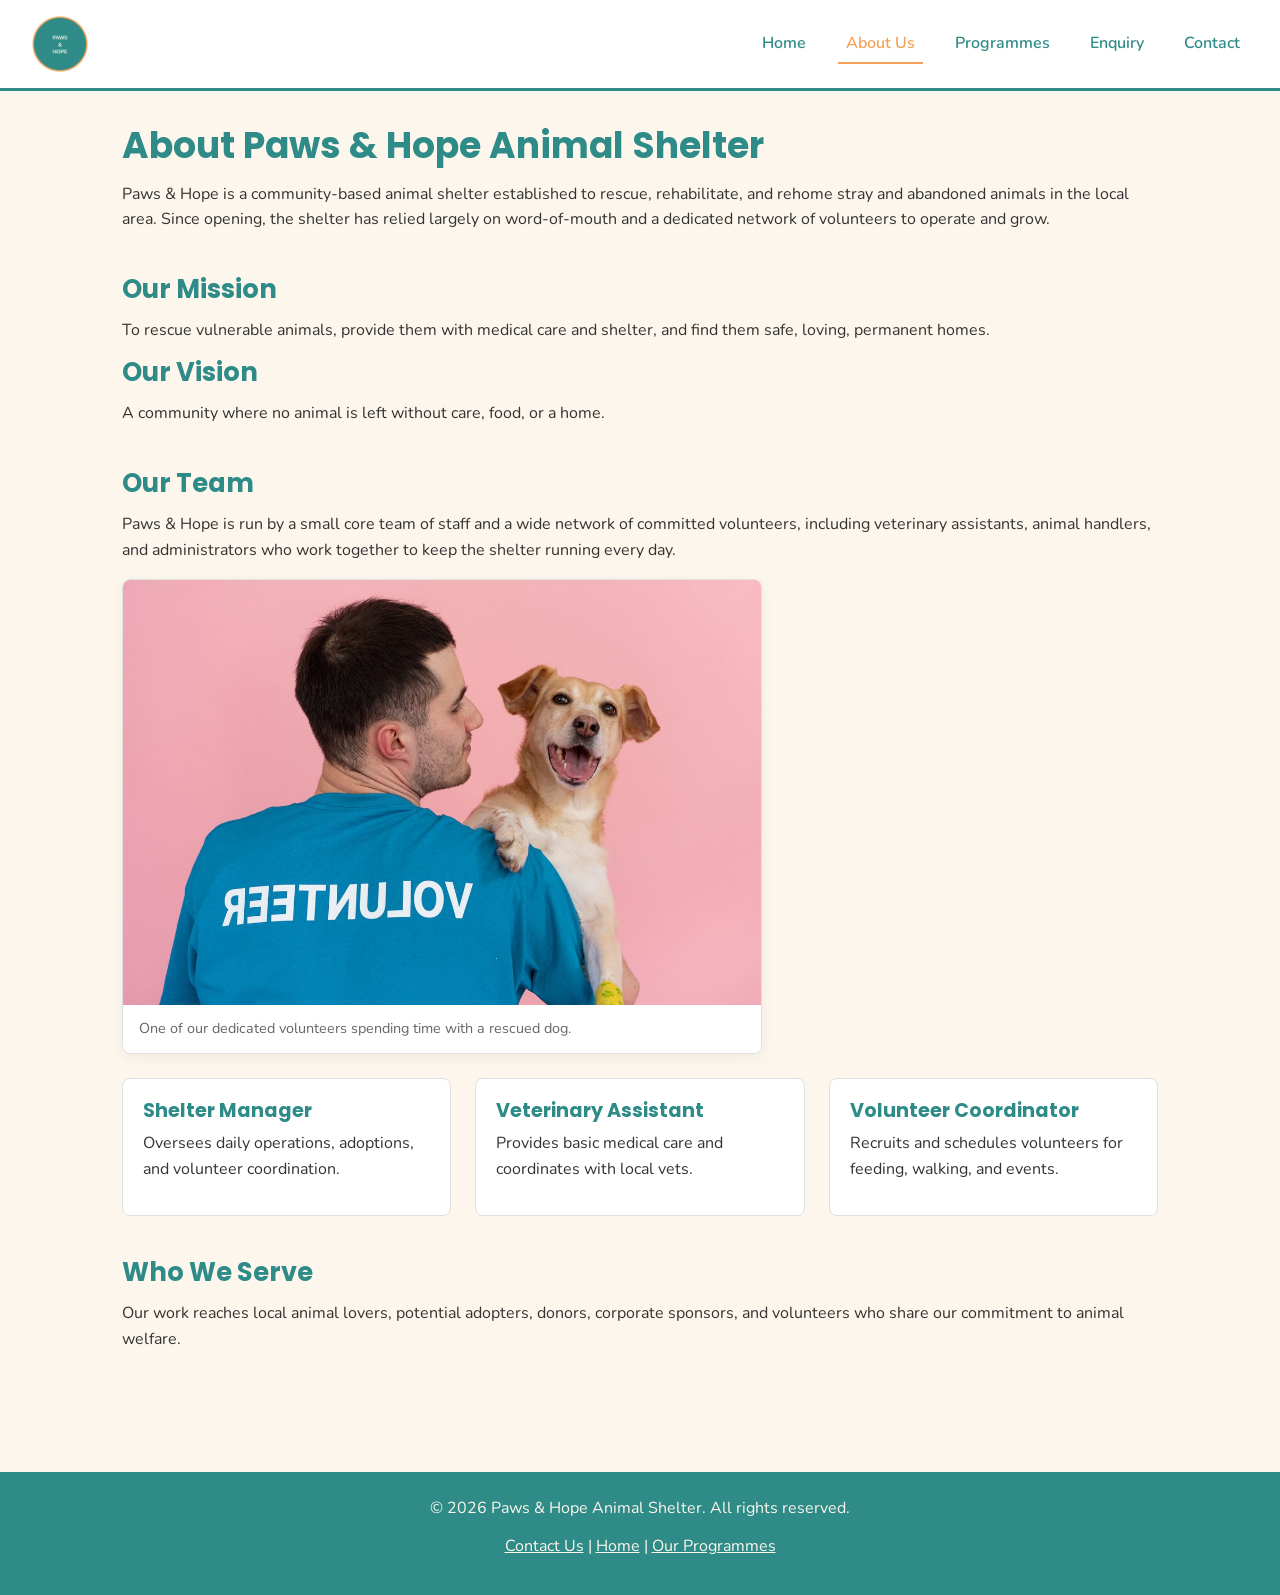
==== about.html @ 5edbe8ef "adding my finished project" ====
<!DOCTYPE html>
<html lang="en">
<head>
    <meta charset="UTF-8">
    <meta name="viewport" content="width=device-width, initial-scale=1.0">
    <title>About Us | Paws &amp; Hope Animal Shelter</title>
    <meta name="description" content="Learn about Paws & Hope Animal Shelter's history, mission, vision, and the team behind our work.">
    <link rel="stylesheet" href="css/style.css">
    <link rel="preconnect" href="https://fonts.googleapis.com">
    <link rel="preconnect" href="https://fonts.gstatic.com" crossorigin>
    <link href="https://fonts.googleapis.com/css2?family=Poppins:wght@600;700&family=Nunito:wght@400;600;700&display=swap" rel="stylesheet">
</head>
<body>

    <!-- ===================== HEADER / NAVIGATION ===================== -->
    <header class="site-header">
        <div class="logo">
            <a href="index.html">
                <img src="images/logo-placeholder.png" alt="Paws & Hope Animal Shelter logo">
            </a>
        </div>
        <button class="nav-toggle" type="button" aria-label="Toggle navigation menu" aria-expanded="false" aria-controls="primary-navigation">
            <span></span>
            <span></span>
            <span></span>
        </button>
        <nav class="main-nav" id="primary-navigation" aria-label="Primary navigation">
            <ul>
                <li><a href="index.html">Home</a></li>
                <li><a href="about.html">About Us</a></li>
                <li><a href="services.html">Programmes</a></li>
                <li><a href="enquiry.html">Enquiry</a></li>
                <li><a href="contact.html">Contact</a></li>
            </ul>
        </nav>
    </header>

    <main>

        <!-- Page heading -->
        <section id="about-intro">
            <h1>About Paws &amp; Hope Animal Shelter</h1>
            <p>
                Paws &amp; Hope is a community-based animal shelter established to rescue,
                rehabilitate, and rehome stray and abandoned animals in the local area.
                Since opening, the shelter has relied largely on word-of-mouth and a
                dedicated network of volunteers to operate and grow.
            </p>
        </section>

        <!-- Mission and vision -->
        <section id="mission-vision">
            <h2>Our Mission</h2>
            <p>
                To rescue vulnerable animals, provide them with medical care and shelter,
                and find them safe, loving, permanent homes.
            </p>

            <h2>Our Vision</h2>
            <p>
                A community where no animal is left without care, food, or a home.
            </p>
        </section>

        <!-- Team section -->
        <section id="team">
            <h2>Our Team</h2>
            <p>
                Paws &amp; Hope is run by a small core team of staff and a wide network of
                committed volunteers, including veterinary assistants, animal handlers,
                and administrators who work together to keep the shelter running every day.
            </p>

            <figure class="about-photo">
                <div class="about-photo-frame">
                    <img src="images/display_in_aboutUS.jpg" alt="A Paws & Hope volunteer holding a happy rescued dog">
                </div>
                <figcaption>One of our dedicated volunteers spending time with a rescued dog.</figcaption>
            </figure>

            <div class="card-grid">
                <div class="card">
                    <h3>Shelter Manager</h3>
                    <p>Oversees daily operations, adoptions, and volunteer coordination.</p>
                </div>
                <div class="card">
                    <h3>Veterinary Assistant</h3>
                    <p>Provides basic medical care and coordinates with local vets.</p>
                </div>
                <div class="card">
                    <h3>Volunteer Coordinator</h3>
                    <p>Recruits and schedules volunteers for feeding, walking, and events.</p>
                </div>
            </div>
        </section>

        <!-- Target audience -->
        <section id="who-we-serve">
            <h2>Who We Serve</h2>
            <p>
                Our work reaches local animal lovers, potential adopters, donors, corporate
                sponsors, and volunteers who share our commitment to animal welfare.
            </p>
        </section>

    </main>

    <!-- ===================== FOOTER ===================== -->
    <footer class="site-footer">
        <p>&copy; 2026 Paws &amp; Hope Animal Shelter. All rights reserved.</p>
        <p>
            <a href="contact.html">Contact Us</a> |
            <a href="index.html">Home</a> |
            <a href="services.html">Our Programmes</a>
        </p>
    </footer>

    <script src="js/main.js"></script>
</body>
</html>
---- css/style.css ----
/* =========================================================
   Paws & Hope Animal Shelter — style.css
   Colour palette (from Website Project Proposal, Section 5):
     Primary:  #2E8B87 (soft teal)
     Neutral:  #FDF6EC (cream)
     Accent:   #F4A259 (warm orange)
   Fonts: Poppins (headings) / Nunito (body) — loaded via Google Fonts
          in each page's <head>.
   ========================================================= */

* {
  box-sizing: border-box;
  margin: 0;
  padding: 0;
}

html {
  scroll-behavior: smooth;
}

body {
  font-family: 'Nunito', Arial, Helvetica, sans-serif;
  color: #333333;
  background-color: #FDF6EC;
  line-height: 1.6;
}

h1, h2, h3 {
  font-family: 'Poppins', Arial, Helvetica, sans-serif;
  color: #2E8B87;
  line-height: 1.3;
}

h1 { font-size: 2.25rem; margin-bottom: 0.75rem; }
h2 { font-size: 1.6rem; margin-bottom: 0.75rem; }
h3 { font-size: 1.2rem; margin-bottom: 0.5rem; }

p { margin-bottom: 0.75rem; }

a {
  color: #2E8B87;
  text-decoration: none;
  transition: color 0.2s ease;
}

a:hover,
a:focus {
  color: #F4A259;
  text-decoration: underline;
}

img {
  max-width: 100%;
  display: block;
}

/* ---------- Header / Navigation ---------- */
.site-header {
  display: flex;
  align-items: center;
  justify-content: space-between;
  padding: 1rem 2rem;
  background-color: #ffffff;
  border-bottom: 3px solid #2E8B87;
  position: relative;
}

.logo img {
  height: 56px;
  width: auto;
}

/* Hamburger toggle button — hidden on desktop, shown on small screens */
.nav-toggle {
  display: none;
  flex-direction: column;
  justify-content: space-between;
  width: 30px;
  height: 22px;
  background: none;
  border: none;
  cursor: pointer;
  padding: 0;
  z-index: 20;
}

.nav-toggle span {
  display: block;
  height: 3px;
  width: 100%;
  background-color: #2E8B87;
  border-radius: 2px;
  transition: transform 0.3s ease, opacity 0.3s ease;
}

/* Animate hamburger into an "X" when menu is open */
.nav-toggle.is-open span:nth-child(1) {
  transform: translateY(9.5px) rotate(45deg);
}
.nav-toggle.is-open span:nth-child(2) {
  opacity: 0;
}
.nav-toggle.is-open span:nth-child(3) {
  transform: translateY(-9.5px) rotate(-45deg);
}

.main-nav ul {
  list-style: none;
  display: flex;
  gap: 1.5rem;
}

.main-nav a {
  font-weight: 600;
  padding: 0.5rem;
}

.main-nav a.active {
  color: #F4A259;
  border-bottom: 2px solid #F4A259;
}

/* ---------- Hero (smooth crossfade, alternates every 10s via JS) ---------- */
.hero {
  position: relative;
  text-align: center;
  overflow: hidden;
  height: 60vh;
  min-height: 340px;
  max-height: 560px;
}

.hero-slide {
  position: absolute;
  inset: 0;
  width: 100%;
  height: 100%;
  object-fit: cover;
  object-position: center 25%;
  opacity: 0;
  transition: opacity 1.5s ease-in-out;
}

.hero-slide.is-visible {
  opacity: 1;
}

.hero-overlay {
  position: absolute;
  inset: 0;
  display: flex;
  flex-direction: column;
  align-items: center;
  justify-content: center;
  gap: 1.25rem;
  padding: 1.5rem;
  background: linear-gradient(180deg, rgba(0,0,0,0.15) 0%, rgba(0,0,0,0.45) 100%);
  z-index: 2;
}

.hero-overlay h1 {
  color: #ffffff;
  text-shadow: 0 2px 6px rgba(0,0,0,0.4);
  max-width: 700px;
}

.hero .cta-button {
  display: inline-block;
  padding: 0.85rem 2rem;
  background-color: #F4A259;
  color: #ffffff;
  font-weight: 700;
  border-radius: 6px;
  box-shadow: 0 4px 10px rgba(0,0,0,0.2);
}

.hero .cta-button:hover {
  background-color: #d98a3f;
  text-decoration: none;
  color: #ffffff;
}

/* ---------- Main content sections ---------- */
main {
  max-width: 1100px;
  margin: 0 auto;
  padding: 2rem;
}

section {
  margin-bottom: 2.5rem;
}

.card-grid {
  display: grid;
  grid-template-columns: repeat(auto-fit, minmax(240px, 1fr));
  gap: 1.5rem;
}

.card {
  background-color: #ffffff;
  border: 1px solid #e0e0e0;
  border-radius: 8px;
  padding: 1.25rem;
  transition: transform 0.2s ease, box-shadow 0.2s ease;
}

.card:hover {
  transform: translateY(-3px);
  box-shadow: 0 6px 16px rgba(0,0,0,0.08);
}

/* ---------- Showcase (full-width feature image) ---------- */
.showcase {
  display: grid;
  grid-template-columns: 1fr 1fr;
  gap: 2rem;
  align-items: center;
  background-color: #ffffff;
  border-radius: 8px;
  overflow: hidden;
  border: 1px solid #e0e0e0;
  box-shadow: 0 4px 14px rgba(0,0,0,0.05);
}

.showcase .showcase-image {
  width: 100%;
  aspect-ratio: 4 / 3;
  overflow: hidden;
}

.showcase img {
  width: 100%;
  height: 100%;
  object-fit: cover;
  object-position: center 40%;
  display: block;
}

.showcase-text {
  padding: 1.5rem 1.5rem 1.5rem 0;
}

/* ---------- About page image ---------- */
.about-photo {
  border-radius: 8px;
  overflow: hidden;
  border: 1px solid #e0e0e0;
  box-shadow: 0 4px 14px rgba(0,0,0,0.05);
  margin: 1rem 0 1.5rem;
  max-width: 640px;
}

.about-photo .about-photo-frame {
  width: 100%;
  aspect-ratio: 3 / 2;
  overflow: hidden;
}

.about-photo img {
  width: 100%;
  height: 100%;
  object-fit: cover;
  object-position: center 30%;
  display: block;
}

.about-photo figcaption {
  padding: 0.75rem 1rem;
  font-size: 0.9rem;
  color: #666666;
  background-color: #ffffff;
}

/* ---------- Forms (Enquiry / Contact) ---------- */
form {
  max-width: 600px;
  background-color: #ffffff;
  border: 1px solid #e0e0e0;
  border-radius: 8px;
  padding: 1.5rem;
}

label {
  display: block;
  font-weight: 600;
  margin-top: 1rem;
  margin-bottom: 0.25rem;
}

input,
select,
textarea {
  width: 100%;
  padding: 0.6rem;
  border: 1px solid #cccccc;
  border-radius: 4px;
  font-family: inherit;
  font-size: 1rem;
}

input:focus,
select:focus,
textarea:focus {
  outline: 2px solid #2E8B87;
  outline-offset: 1px;
}

button[type="submit"] {
  margin-top: 1.5rem;
  padding: 0.75rem 1.75rem;
  background-color: #2E8B87;
  color: #ffffff;
  border: none;
  border-radius: 4px;
  font-weight: 700;
  cursor: pointer;
  transition: background-color 0.2s ease;
}

button[type="submit"]:hover {
  background-color: #256e6b;
}

.form-note {
  font-size: 0.9rem;
  color: #666666;
  margin-top: 0.75rem;
}

/* ---------- Footer ---------- */
.site-footer {
  background-color: #2E8B87;
  color: #FDF6EC;
  text-align: center;
  padding: 1.5rem;
  margin-top: 3rem;
}

.site-footer a {
  color: #FDF6EC;
  text-decoration: underline;
}

/* =========================================================
   Cross-platform / responsive behaviour
   ========================================================= */

/* Tablet and below: collapse nav into a hamburger menu */
@media (max-width: 768px) {
  .nav-toggle {
    display: flex;
  }

  .main-nav {
    position: absolute;
    top: 100%;
    left: 0;
    right: 0;
    background-color: #ffffff;
    border-bottom: 3px solid #2E8B87;
    max-height: 0;
    overflow: hidden;
    transition: max-height 0.3s ease;
    z-index: 10;
  }

  .main-nav.is-open {
    max-height: 400px;
  }

  .main-nav ul {
    flex-direction: column;
    gap: 0;
    padding: 0.5rem 0;
  }

  .main-nav li {
    border-top: 1px solid #eeeeee;
  }

  .main-nav a {
    display: block;
    padding: 0.9rem 2rem;
  }

  .showcase {
    grid-template-columns: 1fr;
  }

  .showcase .showcase-image {
    aspect-ratio: 16 / 9;
  }

  .showcase-text {
    padding: 0 1.5rem 1.5rem;
  }

  .hero {
    height: 50vh;
  }
}

/* Small phones: tighten spacing and type scale */
@media (max-width: 480px) {
  .site-header {
    padding: 0.75rem 1rem;
  }

  main {
    padding: 1.25rem;
  }

  h1 { font-size: 1.75rem; }
  h2 { font-size: 1.35rem; }

  form {
    padding: 1rem;
  }
}
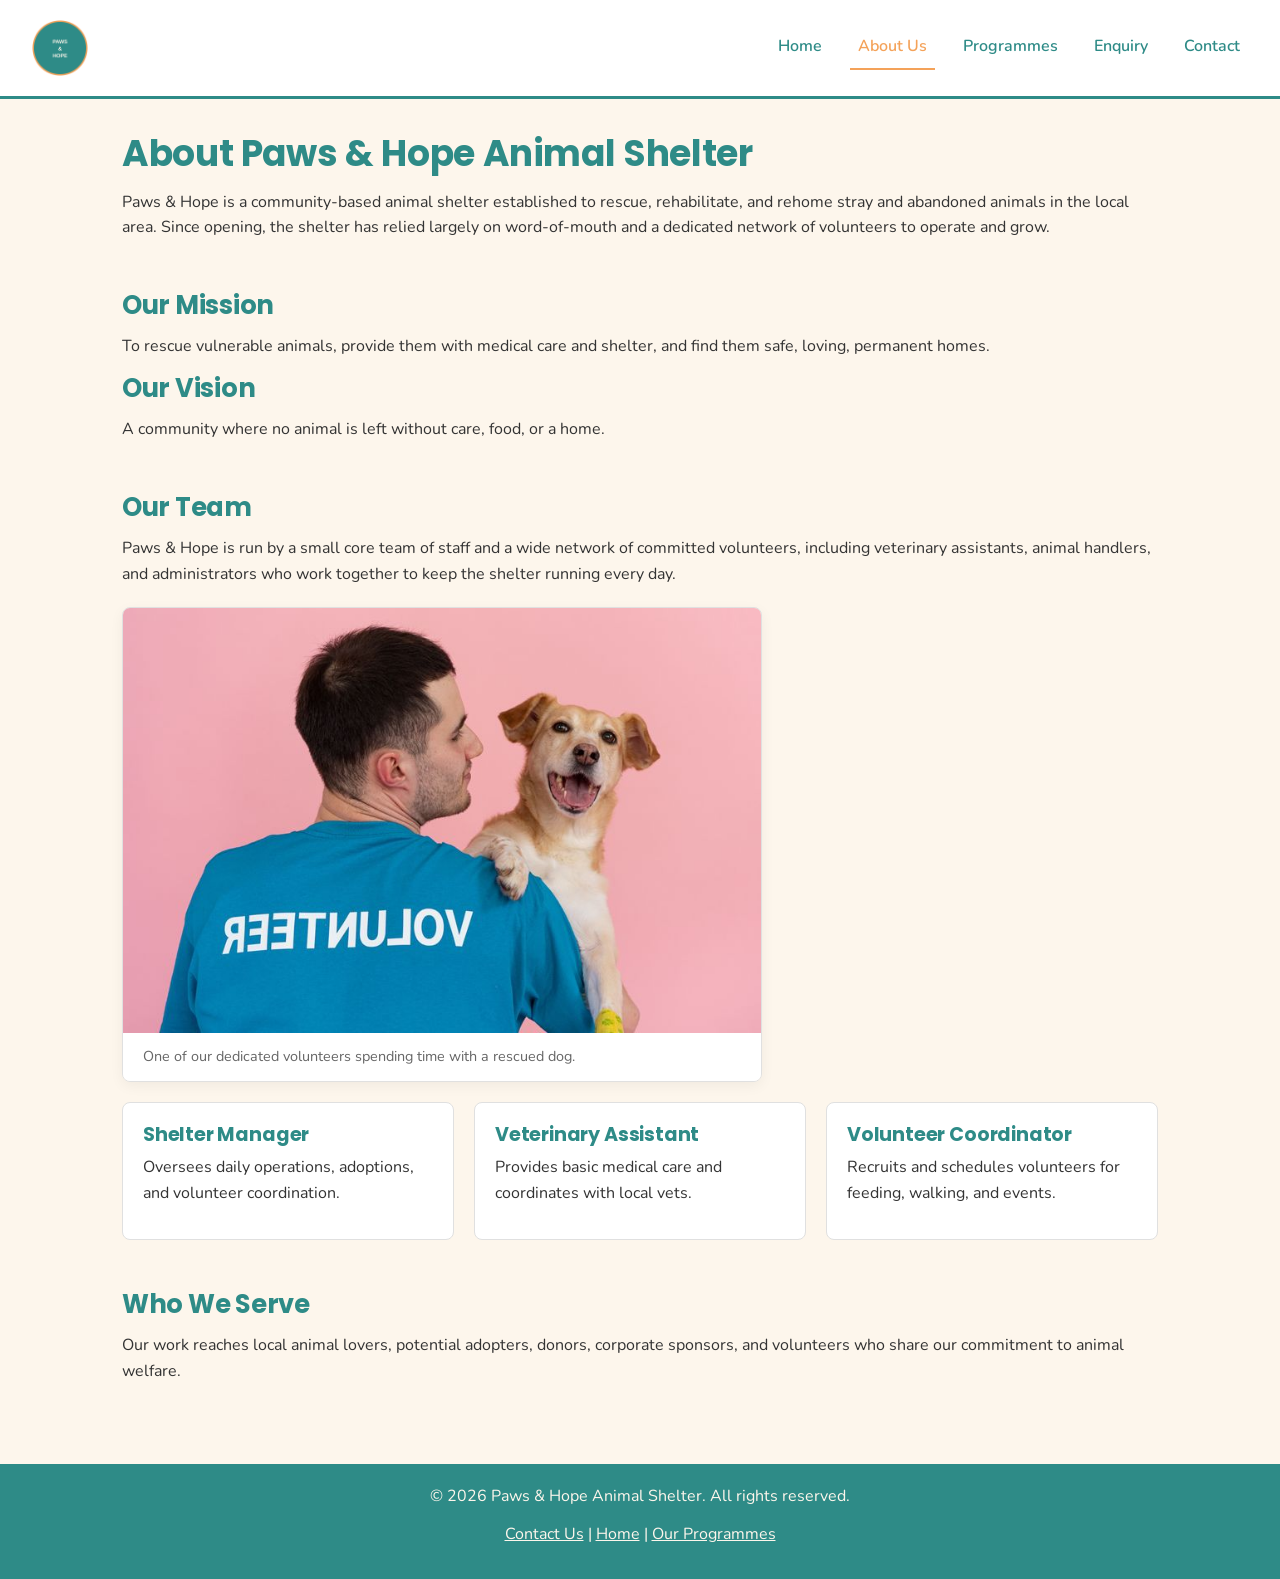
==== commit 26961d7f: "Updated this document to contain new information pertinent to part 2" ====
--- a/about.html
+++ b/about.html
@@ -16,7 +16,7 @@
     <header class="site-header">
         <div class="logo">
             <a href="index.html">
-                <img src="images/logo-placeholder.png" alt="Paws & Hope Animal Shelter logo">
+                <img src="images/logo-placeholder.png" alt="Paws & Hope Animal Shelter logo" width="240" height="240">
             </a>
         </div>
         <button class="nav-toggle" type="button" aria-label="Toggle navigation menu" aria-expanded="false" aria-controls="primary-navigation">
@@ -73,7 +73,11 @@
 
             <figure class="about-photo">
                 <div class="about-photo-frame">
-                    <img src="images/display_in_aboutUS.jpg" alt="A Paws & Hope volunteer holding a happy rescued dog">
+                    <img src="images/display_in_aboutUS-1200.jpg"
+                         srcset="images/display_in_aboutUS-480.jpg 480w, images/display_in_aboutUS-768.jpg 768w, images/display_in_aboutUS-1200.jpg 1200w, images/display_in_aboutUS-1920.jpg 1920w"
+                         sizes="(max-width: 48em) 100vw, 640px"
+                         width="1920" height="1280"
+                         alt="A Paws & Hope volunteer holding a happy rescued dog">
                 </div>
                 <figcaption>One of our dedicated volunteers spending time with a rescued dog.</figcaption>
             </figure>
--- a/css/style.css
+++ b/css/style.css
@@ -1,72 +1,173 @@
 /* =========================================================
    Paws & Hope Animal Shelter — style.css
-   Colour palette (from Website Project Proposal, Section 5):
-     Primary:  #2E8B87 (soft teal)
-     Neutral:  #FDF6EC (cream)
-     Accent:   #F4A259 (warm orange)
-   Fonts: Poppins (headings) / Nunito (body) — loaded via Google Fonts
-          in each page's <head>.
+   WEDE5020 Part 2: CSS Styling and Responsive Design
+
+   Structure of this file:
+     1. CSS custom properties (design tokens)
+     2. CSS reset / base styles
+     3. Typography
+     4. Page shell layout (CSS Grid)
+     5. Header / navigation (incl. hamburger menu)
+     6. Hero (crossfade)
+     7. Cards, showcase, about photo
+     8. Forms
+     9. Footer
+     10. Responsive breakpoints (media queries, em-based)
    ========================================================= */
 
+/* ---------------------------------------------------------
+   1. Design tokens
+   Centralising colour, spacing and type values here means
+   the rest of the sheet can restyle the whole site by
+   changing a handful of variables — this is what the brief
+   calls "taking advantage of the cascade" to keep the number
+   of selectors down.
+   --------------------------------------------------------- */
+:root {
+  /* Colour palette (from the approved Website Project Proposal) */
+  --colour-primary: #2E8B87;   /* soft teal */
+  --colour-primary-dark: #256e6b;
+  --colour-neutral: #FDF6EC;   /* cream */
+  --colour-accent: #F4A259;    /* warm orange */
+  --colour-accent-dark: #d98a3f;
+  --colour-text: #333333;
+  --colour-text-muted: #666666;
+  --colour-border: #e0e0e0;
+  --colour-surface: #ffffff;
+
+  /* Typographic scale (a minor-third-ish scale, expressed in rem) */
+  --font-heading: 'Poppins', Arial, Helvetica, sans-serif;
+  --font-body: 'Nunito', Arial, Helvetica, sans-serif;
+  --step--1: 0.9rem;
+  --step-0: 1rem;
+  --step-1: 1.2rem;
+  --step-2: 1.6rem;
+  --step-3: 2.25rem;
+
+  /* Spacing scale (rem-based, used instead of one-off pixel values) */
+  --space-xs: 0.5rem;
+  --space-sm: 0.75rem;
+  --space-md: 1.25rem;
+  --space-lg: 2rem;
+  --space-xl: 3rem;
+
+  /* Layout */
+  --content-max-width: 1100px;
+  --radius: 8px;
+}
+
+/* ---------------------------------------------------------
+   2. CSS reset / base styles
+   A lightweight reset so the site starts from a consistent
+   baseline across browsers, rather than relying on each
+   browser's own default stylesheet.
+   --------------------------------------------------------- */
+*,
+*::before,
+*::after {
+  box-sizing: border-box;
+}
+
 * {
-  box-sizing: border-box;
   margin: 0;
   padding: 0;
 }
 
 html {
   scroll-behavior: smooth;
+  -webkit-text-size-adjust: 100%;
 }
 
 body {
-  font-family: 'Nunito', Arial, Helvetica, sans-serif;
-  color: #333333;
-  background-color: #FDF6EC;
+  font-family: var(--font-body);
+  font-size: var(--step-0);
+  color: var(--colour-text);
+  background-color: var(--colour-neutral);
   line-height: 1.6;
-}
-
+  min-height: 100vh;
+  display: grid;
+  grid-template-rows: auto 1fr auto;
+}
+
+ul, ol {
+  list-style: none;
+}
+
+img, picture {
+  max-width: 100%;
+  display: block;
+}
+
+button, input, select, textarea {
+  font: inherit;
+  color: inherit;
+}
+
+/* ---------------------------------------------------------
+   3. Typography
+   --------------------------------------------------------- */
 h1, h2, h3 {
-  font-family: 'Poppins', Arial, Helvetica, sans-serif;
-  color: #2E8B87;
+  font-family: var(--font-heading);
+  color: var(--colour-primary);
   line-height: 1.3;
-}
-
-h1 { font-size: 2.25rem; margin-bottom: 0.75rem; }
-h2 { font-size: 1.6rem; margin-bottom: 0.75rem; }
-h3 { font-size: 1.2rem; margin-bottom: 0.5rem; }
-
-p { margin-bottom: 0.75rem; }
+  letter-spacing: -0.01em;
+}
+
+h1 { font-size: var(--step-3); margin-bottom: var(--space-sm); }
+h2 { font-size: var(--step-2); margin-bottom: var(--space-sm); }
+h3 { font-size: var(--step-1); margin-bottom: var(--space-xs); }
+
+p { margin-bottom: var(--space-sm); }
 
 a {
-  color: #2E8B87;
+  color: var(--colour-primary);
   text-decoration: none;
   transition: color 0.2s ease;
 }
 
-a:hover,
-a:focus {
-  color: #F4A259;
+a:hover {
+  color: var(--colour-accent);
   text-decoration: underline;
 }
 
-img {
-  max-width: 100%;
-  display: block;
-}
-
-/* ---------- Header / Navigation ---------- */
+a:focus-visible,
+button:focus-visible,
+input:focus-visible,
+select:focus-visible,
+textarea:focus-visible {
+  outline: 2px solid var(--colour-primary);
+  outline-offset: 2px;
+}
+
+a:active {
+  color: var(--colour-accent-dark);
+}
+
+/* ---------------------------------------------------------
+   4. Page shell layout
+   The <body> element itself is used as a CSS Grid container
+   with three implicit rows (header / main / footer, via
+   "1fr" for the middle row) — a simple, semantic way to pin
+   the footer to the bottom of short pages without a wrapper
+   <div>, alongside the Flexbox and Grid used within
+   components further down this sheet.
+   --------------------------------------------------------- */
+
+/* ---------------------------------------------------------
+   5. Header / Navigation
+   --------------------------------------------------------- */
 .site-header {
   display: flex;
   align-items: center;
   justify-content: space-between;
-  padding: 1rem 2rem;
-  background-color: #ffffff;
-  border-bottom: 3px solid #2E8B87;
+  padding: var(--space-md) var(--space-lg);
+  background-color: var(--colour-surface);
+  border-bottom: 3px solid var(--colour-primary);
   position: relative;
 }
 
 .logo img {
-  height: 56px;
+  height: 3.5rem;
   width: auto;
 }
 
@@ -75,8 +176,8 @@
   display: none;
   flex-direction: column;
   justify-content: space-between;
-  width: 30px;
-  height: 22px;
+  width: 1.875rem;
+  height: 1.375rem;
   background: none;
   border: none;
   cursor: pointer;
@@ -88,39 +189,45 @@
   display: block;
   height: 3px;
   width: 100%;
-  background-color: #2E8B87;
+  background-color: var(--colour-primary);
   border-radius: 2px;
   transition: transform 0.3s ease, opacity 0.3s ease;
 }
 
-/* Animate hamburger into an "X" when menu is open */
-.nav-toggle.is-open span:nth-child(1) {
-  transform: translateY(9.5px) rotate(45deg);
-}
-.nav-toggle.is-open span:nth-child(2) {
-  opacity: 0;
-}
-.nav-toggle.is-open span:nth-child(3) {
-  transform: translateY(-9.5px) rotate(-45deg);
-}
+.nav-toggle:hover span {
+  background-color: var(--colour-accent);
+}
+
+/* Animate hamburger into an "X" when the menu is open */
+.nav-toggle.is-open span:nth-child(1) { transform: translateY(9.5px) rotate(45deg); }
+.nav-toggle.is-open span:nth-child(2) { opacity: 0; }
+.nav-toggle.is-open span:nth-child(3) { transform: translateY(-9.5px) rotate(-45deg); }
 
 .main-nav ul {
-  list-style: none;
   display: flex;
-  gap: 1.5rem;
+  gap: var(--space-md);
 }
 
 .main-nav a {
+  display: inline-block;
   font-weight: 600;
-  padding: 0.5rem;
+  padding: var(--space-xs);
+  border-bottom: 2px solid transparent;
+}
+
+.main-nav a:hover {
+  text-decoration: none;
+  border-bottom-color: var(--colour-accent);
 }
 
 .main-nav a.active {
-  color: #F4A259;
-  border-bottom: 2px solid #F4A259;
-}
-
-/* ---------- Hero (smooth crossfade, alternates every 10s via JS) ---------- */
+  color: var(--colour-accent);
+  border-bottom-color: var(--colour-accent);
+}
+
+/* ---------------------------------------------------------
+   6. Hero (smooth crossfade, alternates every 10s via JS)
+   --------------------------------------------------------- */
 .hero {
   position: relative;
   text-align: center;
@@ -152,56 +259,66 @@
   flex-direction: column;
   align-items: center;
   justify-content: center;
-  gap: 1.25rem;
-  padding: 1.5rem;
+  gap: var(--space-md);
+  padding: var(--space-md);
   background: linear-gradient(180deg, rgba(0,0,0,0.15) 0%, rgba(0,0,0,0.45) 100%);
   z-index: 2;
 }
 
 .hero-overlay h1 {
-  color: #ffffff;
+  color: var(--colour-surface);
   text-shadow: 0 2px 6px rgba(0,0,0,0.4);
   max-width: 700px;
 }
 
-.hero .cta-button {
+.cta-button {
   display: inline-block;
   padding: 0.85rem 2rem;
-  background-color: #F4A259;
-  color: #ffffff;
+  background-color: var(--colour-accent);
+  color: var(--colour-surface);
   font-weight: 700;
   border-radius: 6px;
   box-shadow: 0 4px 10px rgba(0,0,0,0.2);
-}
-
-.hero .cta-button:hover {
-  background-color: #d98a3f;
+  border: none;
+  cursor: pointer;
+  transition: background-color 0.2s ease, transform 0.15s ease;
+}
+
+.cta-button:hover {
+  background-color: var(--colour-accent-dark);
   text-decoration: none;
-  color: #ffffff;
-}
-
-/* ---------- Main content sections ---------- */
+  color: var(--colour-surface);
+}
+
+.cta-button:active {
+  transform: translateY(1px);
+}
+
+/* ---------------------------------------------------------
+   7. Main content: cards, showcase, about photo
+   --------------------------------------------------------- */
 main {
-  max-width: 1100px;
+  max-width: var(--content-max-width);
   margin: 0 auto;
-  padding: 2rem;
+  padding: var(--space-lg);
+  width: 100%;
 }
 
 section {
-  margin-bottom: 2.5rem;
+  margin-bottom: var(--space-xl);
 }
 
 .card-grid {
   display: grid;
   grid-template-columns: repeat(auto-fit, minmax(240px, 1fr));
-  gap: 1.5rem;
+  gap: var(--space-md);
 }
 
 .card {
-  background-color: #ffffff;
-  border: 1px solid #e0e0e0;
-  border-radius: 8px;
-  padding: 1.25rem;
+  background-color: var(--colour-surface);
+  border: 1px solid var(--colour-border);
+  border-radius: var(--radius);
+  padding: var(--space-md);
   transition: transform 0.2s ease, box-shadow 0.2s ease;
 }
 
@@ -210,16 +327,16 @@
   box-shadow: 0 6px 16px rgba(0,0,0,0.08);
 }
 
-/* ---------- Showcase (full-width feature image) ---------- */
+/* Showcase (full-width feature image + text) */
 .showcase {
   display: grid;
   grid-template-columns: 1fr 1fr;
-  gap: 2rem;
+  gap: var(--space-lg);
   align-items: center;
-  background-color: #ffffff;
-  border-radius: 8px;
+  background-color: var(--colour-surface);
+  border-radius: var(--radius);
   overflow: hidden;
-  border: 1px solid #e0e0e0;
+  border: 1px solid var(--colour-border);
   box-shadow: 0 4px 14px rgba(0,0,0,0.05);
 }
 
@@ -238,16 +355,16 @@
 }
 
 .showcase-text {
-  padding: 1.5rem 1.5rem 1.5rem 0;
-}
-
-/* ---------- About page image ---------- */
+  padding: var(--space-md) var(--space-md) var(--space-md) 0;
+}
+
+/* About page photo */
 .about-photo {
-  border-radius: 8px;
+  border-radius: var(--radius);
   overflow: hidden;
-  border: 1px solid #e0e0e0;
+  border: 1px solid var(--colour-border);
   box-shadow: 0 4px 14px rgba(0,0,0,0.05);
-  margin: 1rem 0 1.5rem;
+  margin: var(--space-md) 0 var(--space-md);
   max-width: 640px;
 }
 
@@ -266,25 +383,27 @@
 }
 
 .about-photo figcaption {
-  padding: 0.75rem 1rem;
-  font-size: 0.9rem;
-  color: #666666;
-  background-color: #ffffff;
-}
-
-/* ---------- Forms (Enquiry / Contact) ---------- */
+  padding: var(--space-sm) var(--space-md);
+  font-size: var(--step--1);
+  color: var(--colour-text-muted);
+  background-color: var(--colour-surface);
+}
+
+/* ---------------------------------------------------------
+   8. Forms (Enquiry / Contact)
+   --------------------------------------------------------- */
 form {
   max-width: 600px;
-  background-color: #ffffff;
-  border: 1px solid #e0e0e0;
-  border-radius: 8px;
-  padding: 1.5rem;
+  background-color: var(--colour-surface);
+  border: 1px solid var(--colour-border);
+  border-radius: var(--radius);
+  padding: var(--space-md);
 }
 
 label {
   display: block;
   font-weight: 600;
-  margin-top: 1rem;
+  margin-top: var(--space-md);
   margin-bottom: 0.25rem;
 }
 
@@ -295,59 +414,74 @@
   padding: 0.6rem;
   border: 1px solid #cccccc;
   border-radius: 4px;
-  font-family: inherit;
-  font-size: 1rem;
-}
-
-input:focus,
-select:focus,
-textarea:focus {
-  outline: 2px solid #2E8B87;
-  outline-offset: 1px;
+  font-size: var(--step-0);
+  background-color: var(--colour-surface);
+  transition: border-color 0.2s ease;
+}
+
+input:hover,
+select:hover,
+textarea:hover {
+  border-color: var(--colour-primary);
 }
 
 button[type="submit"] {
-  margin-top: 1.5rem;
+  margin-top: var(--space-md);
   padding: 0.75rem 1.75rem;
-  background-color: #2E8B87;
-  color: #ffffff;
+  background-color: var(--colour-primary);
+  color: var(--colour-surface);
   border: none;
   border-radius: 4px;
   font-weight: 700;
   cursor: pointer;
-  transition: background-color 0.2s ease;
+  transition: background-color 0.2s ease, transform 0.15s ease;
 }
 
 button[type="submit"]:hover {
-  background-color: #256e6b;
+  background-color: var(--colour-primary-dark);
+}
+
+button[type="submit"]:active {
+  transform: translateY(1px);
 }
 
 .form-note {
-  font-size: 0.9rem;
-  color: #666666;
-  margin-top: 0.75rem;
-}
-
-/* ---------- Footer ---------- */
+  font-size: var(--step--1);
+  color: var(--colour-text-muted);
+  margin-top: var(--space-sm);
+}
+
+/* ---------------------------------------------------------
+   9. Footer
+   --------------------------------------------------------- */
 .site-footer {
-  background-color: #2E8B87;
-  color: #FDF6EC;
+  background-color: var(--colour-primary);
+  color: var(--colour-neutral);
   text-align: center;
-  padding: 1.5rem;
-  margin-top: 3rem;
+  padding: var(--space-md);
 }
 
 .site-footer a {
-  color: #FDF6EC;
+  color: var(--colour-neutral);
   text-decoration: underline;
 }
 
+.site-footer a:hover {
+  color: var(--colour-accent);
+}
+
 /* =========================================================
-   Cross-platform / responsive behaviour
+   10. Responsive breakpoints
+   Breakpoints are expressed in em (relative to the browser's
+   base font size of 16px) rather than px, per Part 2's
+   guidance on using relative units:
+     48em ≈ 768px  (tablet and below)
+     30em ≈ 480px  (small phones)
    ========================================================= */
 
-/* Tablet and below: collapse nav into a hamburger menu */
-@media (max-width: 768px) {
+/* Tablet and below: collapse nav into a hamburger menu,
+   single-column showcase, shorter hero */
+@media (max-width: 48em) {
   .nav-toggle {
     display: flex;
   }
@@ -357,8 +491,8 @@
     top: 100%;
     left: 0;
     right: 0;
-    background-color: #ffffff;
-    border-bottom: 3px solid #2E8B87;
+    background-color: var(--colour-surface);
+    border-bottom: 3px solid var(--colour-primary);
     max-height: 0;
     overflow: hidden;
     transition: max-height 0.3s ease;
@@ -366,13 +500,13 @@
   }
 
   .main-nav.is-open {
-    max-height: 400px;
+    max-height: 25rem;
   }
 
   .main-nav ul {
     flex-direction: column;
     gap: 0;
-    padding: 0.5rem 0;
+    padding: var(--space-xs) 0;
   }
 
   .main-nav li {
@@ -381,7 +515,7 @@
 
   .main-nav a {
     display: block;
-    padding: 0.9rem 2rem;
+    padding: 0.9rem var(--space-lg);
   }
 
   .showcase {
@@ -393,7 +527,7 @@
   }
 
   .showcase-text {
-    padding: 0 1.5rem 1.5rem;
+    padding: 0 var(--space-md) var(--space-md);
   }
 
   .hero {
@@ -402,19 +536,19 @@
 }
 
 /* Small phones: tighten spacing and type scale */
-@media (max-width: 480px) {
+@media (max-width: 30em) {
   .site-header {
-    padding: 0.75rem 1rem;
+    padding: var(--space-sm) var(--space-md);
   }
 
   main {
-    padding: 1.25rem;
+    padding: var(--space-md);
   }
 
   h1 { font-size: 1.75rem; }
   h2 { font-size: 1.35rem; }
 
   form {
-    padding: 1rem;
-  }
-}
+    padding: var(--space-md);
+  }
+}
